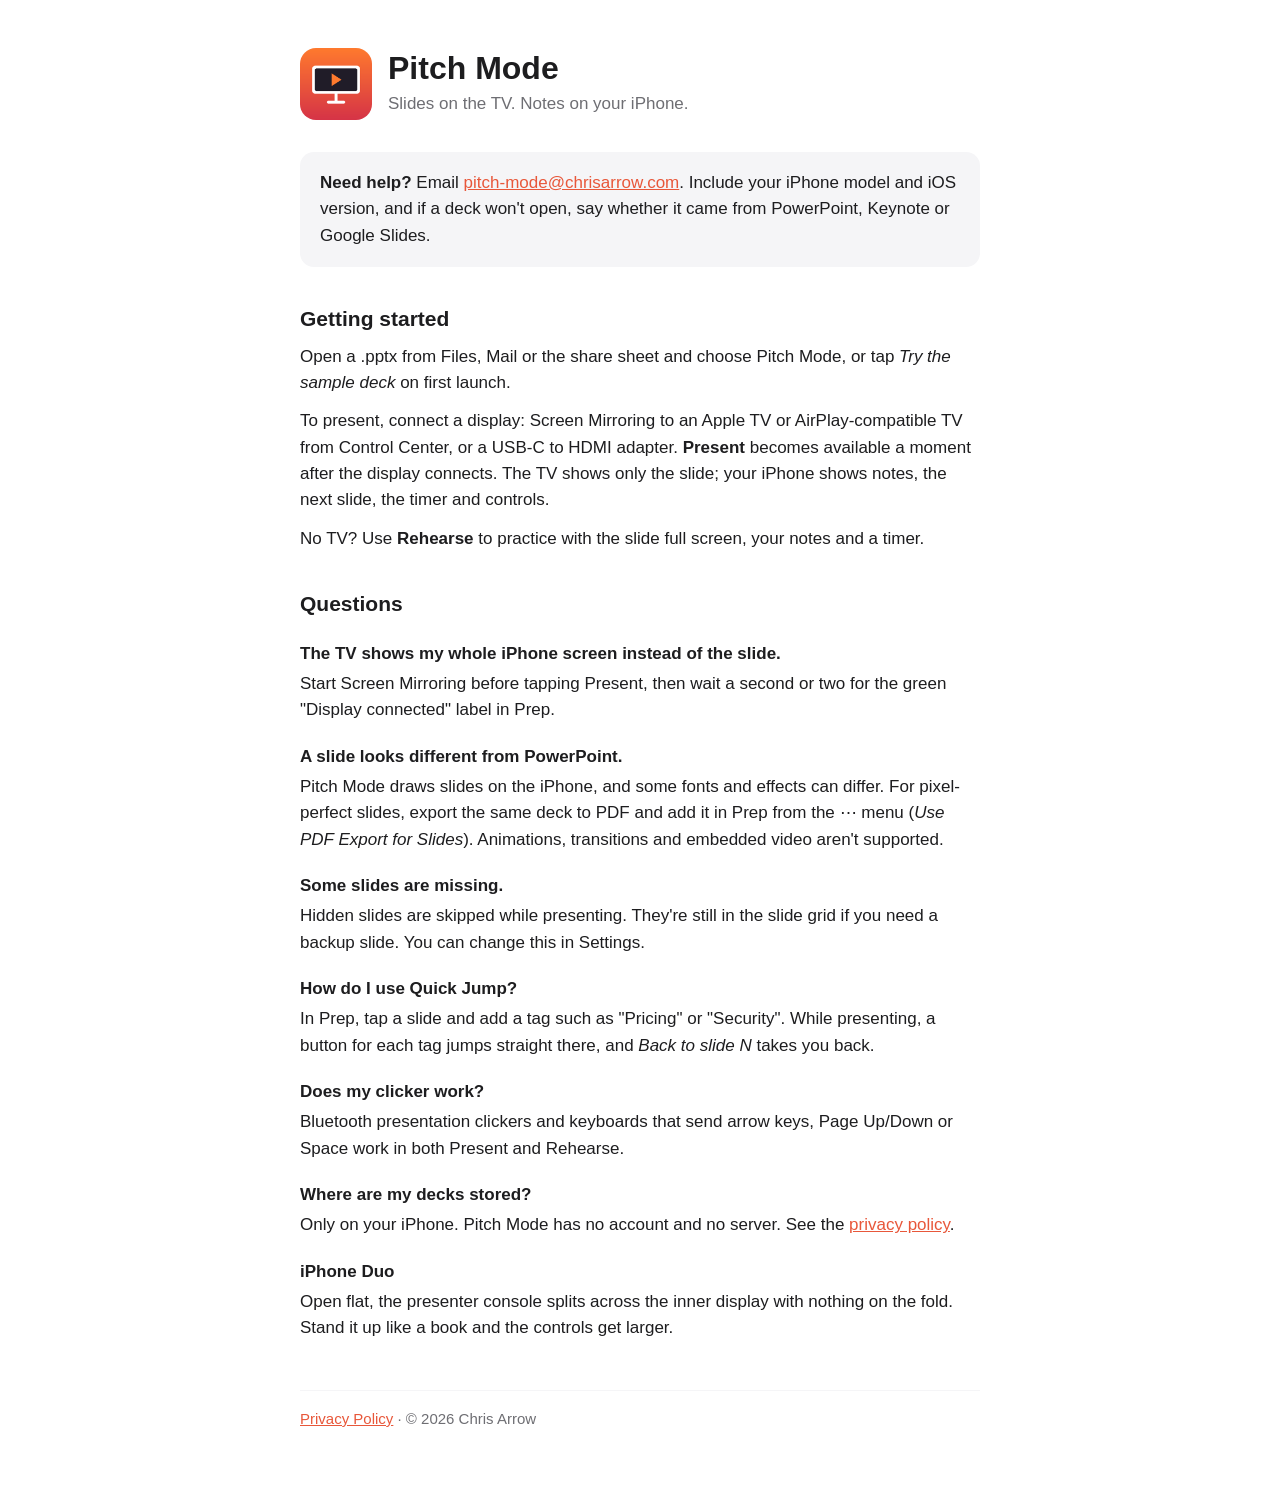
==== index.html @ 874bebe4 "Pitch Mode support and privacy pages" ====
<!doctype html>
<html lang="en">
<head>
<meta charset="utf-8">
<meta name="viewport" content="width=device-width, initial-scale=1">
<title>Pitch Mode Support</title>
<meta name="description" content="Help and support for Pitch Mode, the iPhone presenter app for .pptx decks.">
<link rel="stylesheet" href="style.css">
</head>
<body>
<main>
  <header>
    <img src="icon.png" alt="Pitch Mode icon">
    <div>
      <h1>Pitch Mode</h1>
      <p>Slides on the TV. Notes on your iPhone.</p>
    </div>
  </header>

  <div class="card">
    <strong>Need help?</strong> Email <a href="mailto:pitch-mode@chrisarrow.com?subject=Pitch%20Mode%20support">pitch-mode@chrisarrow.com</a>.
    Include your iPhone model and iOS version, and if a deck won't open, say whether it came from PowerPoint, Keynote or Google Slides.
  </div>

  <h2>Getting started</h2>
  <p>Open a .pptx from Files, Mail or the share sheet and choose Pitch Mode, or tap <em>Try the sample deck</em> on first launch.</p>
  <p>To present, connect a display: Screen Mirroring to an Apple TV or AirPlay-compatible TV from Control Center, or a USB-C to HDMI adapter. <strong>Present</strong> becomes available a moment after the display connects. The TV shows only the slide; your iPhone shows notes, the next slide, the timer and controls.</p>
  <p>No TV? Use <strong>Rehearse</strong> to practice with the slide full screen, your notes and a timer.</p>

  <h2>Questions</h2>
  <h3>The TV shows my whole iPhone screen instead of the slide.</h3>
  <p>Start Screen Mirroring before tapping Present, then wait a second or two for the green "Display connected" label in Prep.</p>
  <h3>A slide looks different from PowerPoint.</h3>
  <p>Pitch Mode draws slides on the iPhone, and some fonts and effects can differ. For pixel-perfect slides, export the same deck to PDF and add it in Prep from the ⋯ menu (<em>Use PDF Export for Slides</em>). Animations, transitions and embedded video aren't supported.</p>
  <h3>Some slides are missing.</h3>
  <p>Hidden slides are skipped while presenting. They're still in the slide grid if you need a backup slide. You can change this in Settings.</p>
  <h3>How do I use Quick Jump?</h3>
  <p>In Prep, tap a slide and add a tag such as "Pricing" or "Security". While presenting, a button for each tag jumps straight there, and <em>Back to slide N</em> takes you back.</p>
  <h3>Does my clicker work?</h3>
  <p>Bluetooth presentation clickers and keyboards that send arrow keys, Page Up/Down or Space work in both Present and Rehearse.</p>
  <h3>Where are my decks stored?</h3>
  <p>Only on your iPhone. Pitch Mode has no account and no server. See the <a href="privacy.html">privacy policy</a>.</p>
  <h3>iPhone Duo</h3>
  <p>Open flat, the presenter console splits across the inner display with nothing on the fold. Stand it up like a book and the controls get larger.</p>

  <nav><a href="privacy.html">Privacy Policy</a> · © 2026 Chris Arrow</nav>
</main>
</body>
</html>
---- style.css ----
:root { --accent: #e8573a; --text: #1d1d1f; --muted: #6e6e73; --bg: #ffffff; --card: #f5f5f7; }
@media (prefers-color-scheme: dark) { :root { --text: #f5f5f7; --muted: #a1a1a6; --bg: #000000; --card: #1c1c1e; } }
* { box-sizing: border-box; }
body { margin: 0; background: var(--bg); color: var(--text); font: 17px/1.55 -apple-system, BlinkMacSystemFont, "Helvetica Neue", sans-serif; }
main { max-width: 720px; margin: 0 auto; padding: 48px 20px 64px; }
header { display: flex; align-items: center; gap: 16px; margin-bottom: 32px; }
header img { width: 72px; height: 72px; border-radius: 16px; }
h1 { font-size: 32px; margin: 0; line-height: 1.15; }
header p { margin: 4px 0 0; color: var(--muted); }
h2 { font-size: 21px; margin: 36px 0 8px; }
h3 { font-size: 17px; margin: 20px 0 4px; }
p, li { margin: 0 0 12px; }
a { color: var(--accent); }
.card { background: var(--card); border-radius: 14px; padding: 18px 20px; margin: 16px 0; }
nav { margin-top: 48px; padding-top: 16px; border-top: 1px solid var(--card); color: var(--muted); font-size: 15px; }
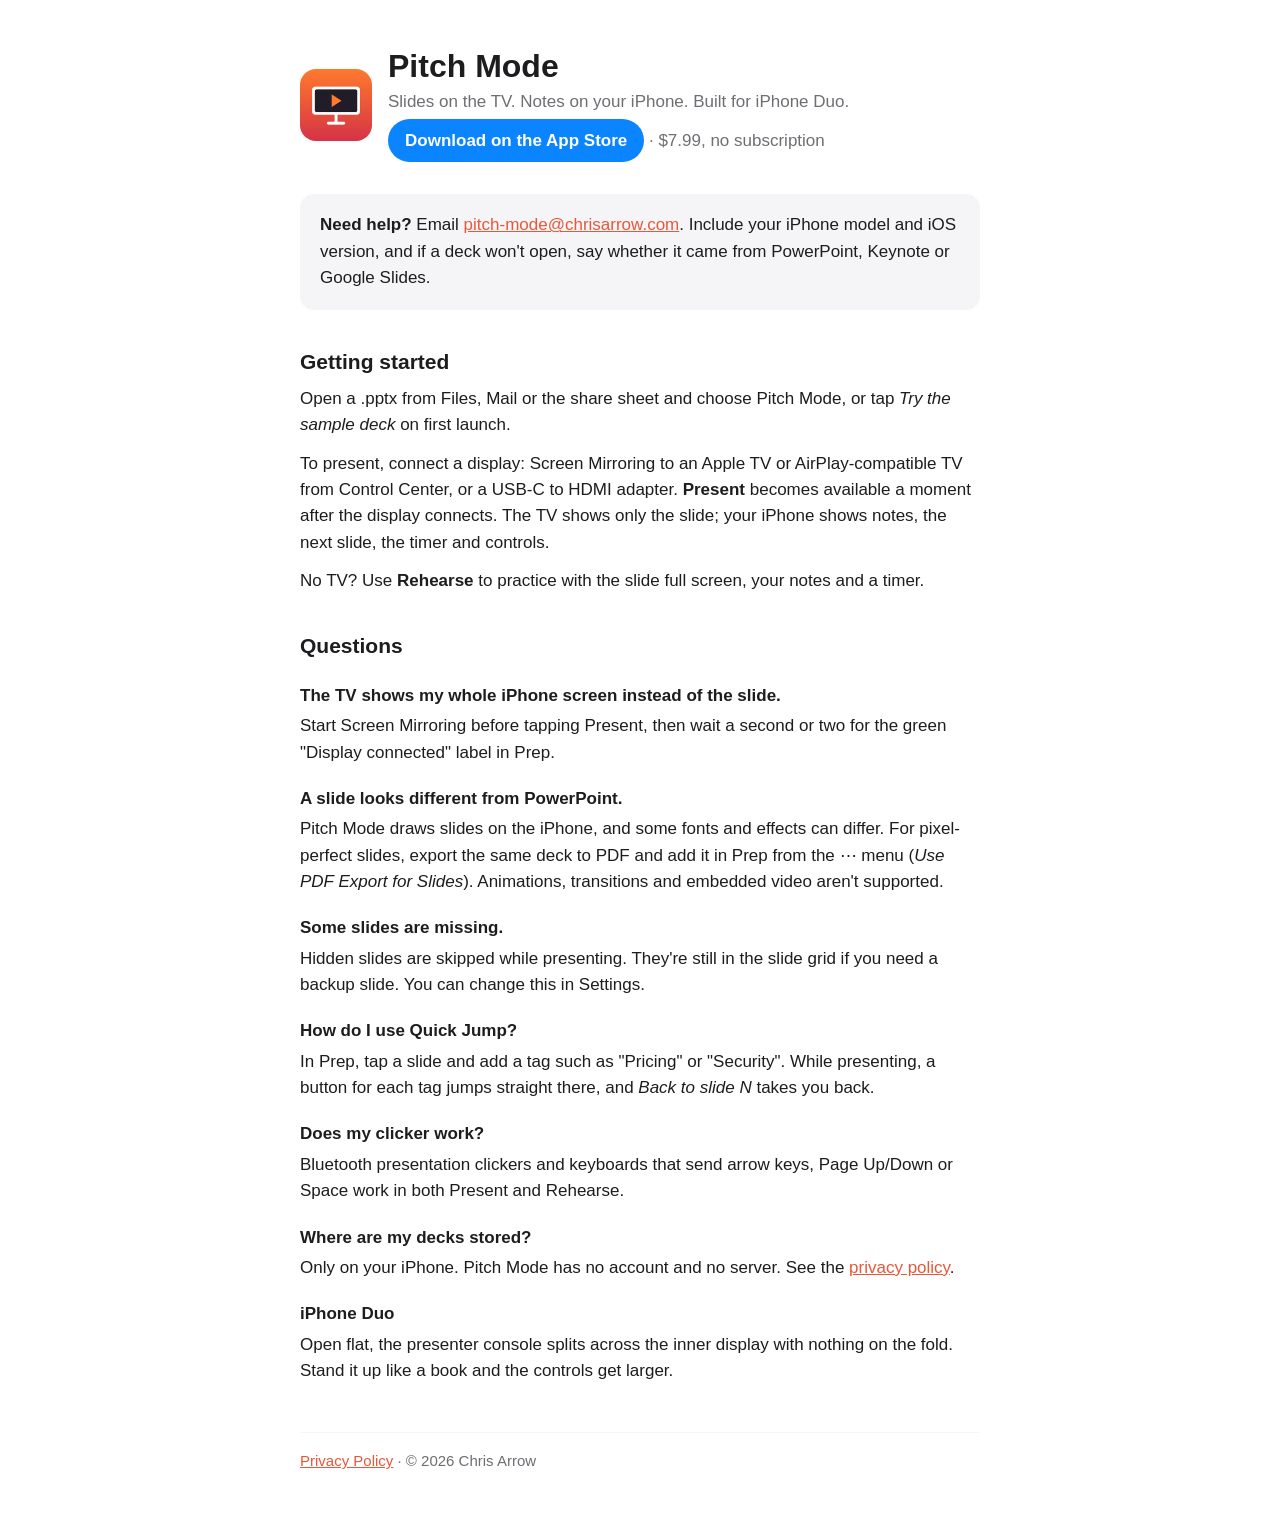
==== commit cfc8ccb9: "App Store download link on the landing page" ====
--- a/index.html
+++ b/index.html
@@ -3,8 +3,8 @@
 <head>
 <meta charset="utf-8">
 <meta name="viewport" content="width=device-width, initial-scale=1">
-<title>Pitch Mode Support</title>
-<meta name="description" content="Help and support for Pitch Mode, the iPhone presenter app for .pptx decks.">
+<title>Pitch Mode: Slide Presenter for iPhone</title>
+<meta name="description" content="Pitch Mode puts your slides on the TV and your speaker notes on your iPhone. Built for iPhone Duo. Support and help.">
 <link rel="stylesheet" href="style.css">
 </head>
 <body>
@@ -13,7 +13,8 @@
     <img src="icon.png" alt="Pitch Mode icon">
     <div>
       <h1>Pitch Mode</h1>
-      <p>Slides on the TV. Notes on your iPhone.</p>
+      <p>Slides on the TV. Notes on your iPhone. Built for iPhone Duo.</p>
+      <p><a class="store" href="https://apps.apple.com/us/app/pitch-mode-slide-presenter/id6821425392">Download on the App Store</a> · $7.99, no subscription</p>
     </div>
   </header>
 
--- a/style.css
+++ b/style.css
@@ -13,3 +13,6 @@
 a { color: var(--accent); }
 .card { background: var(--card); border-radius: 14px; padding: 18px 20px; margin: 16px 0; }
 nav { margin-top: 48px; padding-top: 16px; border-top: 1px solid var(--card); color: var(--muted); font-size: 15px; }
+
+a.store{display:inline-block;padding:.5em 1em;border-radius:999px;background:#0a84ff;color:#fff;text-decoration:none;font-weight:600}
+a.store:hover{background:#0066cc}
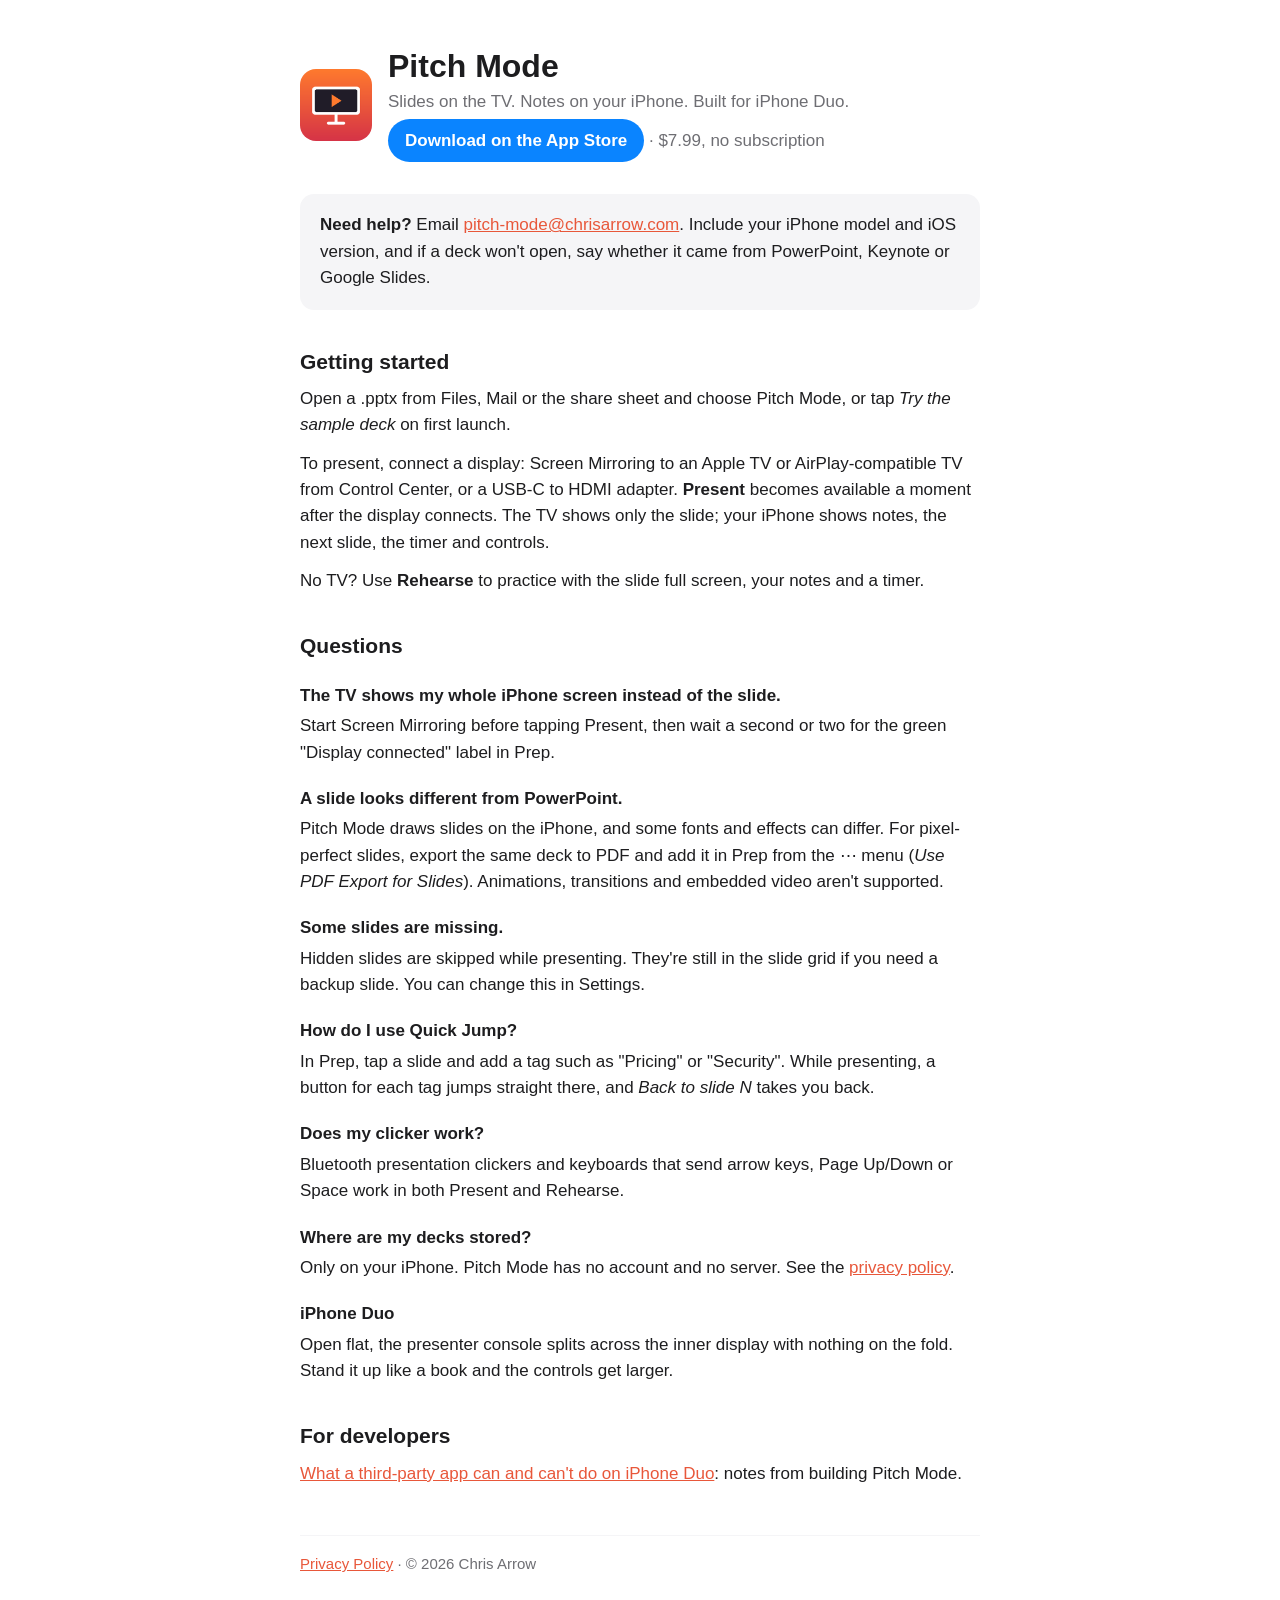
==== commit 29ed5581: "Developer post: what the iPhone Duo APIs allow" ====
--- a/index.html
+++ b/index.html
@@ -44,6 +44,9 @@
   <h3>iPhone Duo</h3>
   <p>Open flat, the presenter console splits across the inner display with nothing on the fold. Stand it up like a book and the controls get larger.</p>
 
+  <h2>For developers</h2>
+  <p><a href="duo.html">What a third-party app can and can't do on iPhone Duo</a>: notes from building Pitch Mode.</p>
+
   <nav><a href="privacy.html">Privacy Policy</a> · © 2026 Chris Arrow</nav>
 </main>
 </body>
--- a/style.css
+++ b/style.css
@@ -16,3 +16,5 @@
 
 a.store{display:inline-block;padding:.5em 1em;border-radius:999px;background:#0a84ff;color:#fff;text-decoration:none;font-weight:600}
 a.store:hover{background:#0066cc}
+
+code{font-family:ui-monospace,Menlo,monospace;font-size:.92em;background:rgba(127,127,127,.15);padding:.1em .3em;border-radius:4px}
